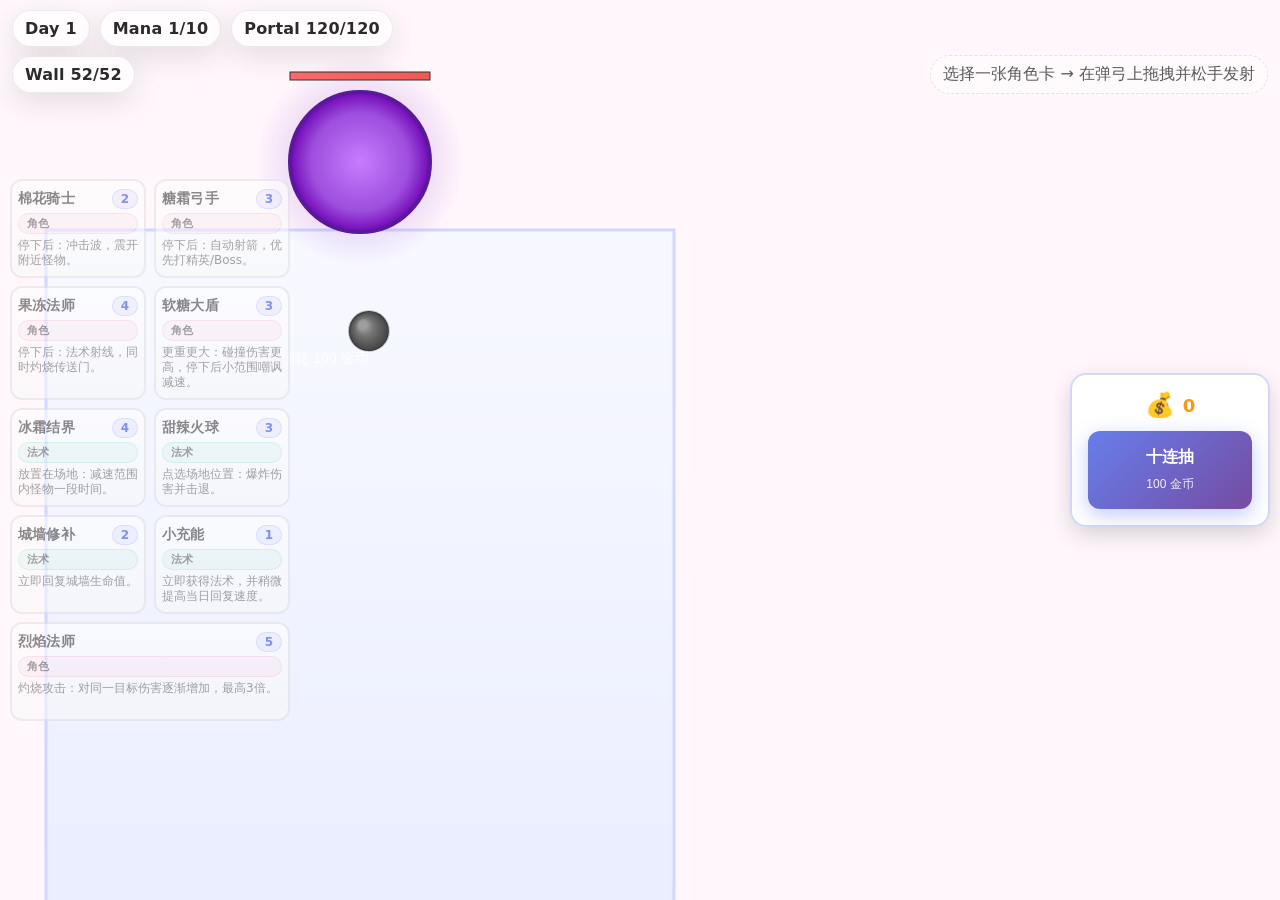
==== index.html @ 80707d69 "修复游戏界面布局：卡牌左移，十连抽右移，解决重叠问题" ====
<!doctype html>
<html lang="zh-CN">
  <head>
    <meta charset="UTF-8" />
    <meta name="viewport" content="width=device-width, initial-scale=1, viewport-fit=cover" />
    <title>Balls Adventure — 防守游戏</title>
    <link rel="stylesheet" href="./style.css" />
    <script type="module" src="./js/main.js"></script>
  </head>
  <body>
    <div id="app">
      <canvas id="game" aria-label="game canvas"></canvas>

      <div id="hud">
        <div class="hud-row">
          <div class="pill" id="hudDay">Day 1</div>
          <div class="pill" id="hudMana">Mana 0/10</div>
          <div class="pill" id="hudPortal">Portal 100/100</div>
        </div>
        <div class="hud-row bottom">
          <div class="pill" id="hudWall">Wall 50/50</div>
          <div class="hint" id="hudHint">选择一张角色卡 → 在弹弓上拖拽并松手发射</div>
        </div>
      </div>

      <div id="cards" aria-label="cards bar"></div>

      <div id="gachaPanel" class="gacha-panel" aria-label="gacha panel">
        <div class="gacha-info">
          <div class="coins-display">
            <span class="coins-icon">💰</span>
            <span id="gameCoins">0</span>
          </div>
          <button id="gameGachaBtn" class="game-gacha-btn">
            <div class="gacha-title">十连抽</div>
            <div class="gacha-cost">100 金币</div>
          </button>
        </div>
      </div>

      <div id="overlay" class="hidden" role="dialog" aria-modal="true">
        <div class="panel">
          <div class="title" id="overlayTitle">Day Clear</div>
          <div class="desc" id="overlayDesc"></div>
          <button id="overlayBtn" class="primary">进入下一天</button>
        </div>
      </div>

      <div id="buildOverlay" class="hidden" role="dialog" aria-modal="true">
        <div class="panel build-panel">
          <div class="title">建设基地</div>
          <div class="build-stats">
            <div class="stat-item">
              <span class="stat-label">当前存档:</span>
              <span class="stat-value" id="currentSaveName">默认存档</span>
            </div>
            <div class="stat-item">
              <span class="stat-label">金币:</span>
              <span class="stat-value" id="buildCoins">0</span>
            </div>
            <div class="stat-item">
              <span class="stat-label">最高天数:</span>
              <span class="stat-value" id="buildBestDay">1</span>
            </div>
          </div>
          
          <div class="save-management">
            <div class="section-title">存档管理</div>
            <div class="save-slots" id="saveSlots">
              <!-- 动态生成存档槽位 -->
            </div>
            <div class="save-actions">
              <input type="text" id="newSaveName" placeholder="输入存档名称" maxlength="20">
              <button id="createNewSaveBtn" class="secondary-btn">新建存档</button>
            </div>
          </div>
          
          <div class="build-actions">
            <button id="gachaBtn" class="gacha-btn">
              <div class="gacha-title">十连抽</div>
              <div class="gacha-cost">消耗 100 金币</div>
            </button>
            <button id="backToGameBtn" class="secondary-btn">返回游戏</button>
          </div>
          <div id="gachaResults" class="gacha-results hidden"></div>
        </div>
      </div>
    </div>
  </body>
</html>
---- style.css ----
:root {
  --bg0: #fff7fb;
  --bg1: #f1f6ff;
  --ink: #2b2b2b;
  --muted: #5a5a5a;
  --pill: rgba(255, 255, 255, 0.78);
  --pill-border: rgba(0, 0, 0, 0.08);
  --shadow: rgba(31, 31, 31, 0.12);
  --primary: #ff5aa5;
  --primary-ink: #fff;
}

* { box-sizing: border-box; }
html, body { height: 100%; }
body {
  margin: 0;
  font-family: ui-sans-serif, system-ui, -apple-system, "Segoe UI", Roboto, "Noto Sans CJK SC", "Microsoft YaHei", sans-serif;
  color: var(--ink);
  background: radial-gradient(1200px 900px at 50% -100px, var(--bg1), var(--bg0));
  overflow: hidden;
}

#app {
  position: fixed;
  inset: 0;
}

canvas#game {
  position: absolute;
  inset: 0;
  width: 100%;
  height: 100%;
  touch-action: none;
}

#hud {
  position: absolute;
  left: 12px;
  right: 12px;
  top: 10px;
  display: flex;
  flex-direction: column;
  gap: 8px;
  pointer-events: none;
}

.hud-row {
  display: flex;
  align-items: center;
  gap: 10px;
}
.hud-row.bottom {
  justify-content: space-between;
}

.pill {
  padding: 8px 12px;
  border-radius: 999px;
  background: var(--pill);
  border: 1px solid var(--pill-border);
  box-shadow: 0 10px 30px var(--shadow);
  font-weight: 650;
  letter-spacing: 0.2px;
}

.hint {
  padding: 8px 12px;
  border-radius: 999px;
  background: rgba(255, 255, 255, 0.55);
  border: 1px dashed rgba(0, 0, 0, 0.10);
  color: var(--muted);
  max-width: min(540px, 60vw);
  white-space: nowrap;
  overflow: hidden;
  text-overflow: ellipsis;
}

#cards {
  position: absolute;
  left: 10px;
  top: 50%;
  transform: translateY(-50%);
  width: 280px;
  display: flex;
  flex-direction: column;
  gap: 8px;
  pointer-events: auto;
  max-height: 80vh;
  overflow-y: auto;
  z-index: 10;
}

.gacha-panel {
  position: absolute;
  right: 10px;
  top: 50%;
  transform: translateY(-50%);
  width: 200px;
  z-index: 10;
  pointer-events: auto;
}

.gacha-info {
  display: flex;
  flex-direction: column;
  gap: 12px;
  align-items: center;
  background: rgba(255, 255, 255, 0.95);
  border-radius: 16px;
  padding: 16px;
  border: 2px solid rgba(102, 126, 234, 0.3);
  box-shadow: 0 8px 25px rgba(0, 0, 0, 0.15);
}

.coins-display {
  display: flex;
  align-items: center;
  gap: 8px;
  font-size: 18px;
  font-weight: 900;
  color: #f39c12;
}

.coins-icon {
  font-size: 24px;
}

.game-gacha-btn {
  width: 100%;
  border: 0;
  border-radius: 12px;
  padding: 16px 12px;
  background: linear-gradient(135deg, #667eea 0%, #764ba2 100%);
  color: white;
  cursor: pointer;
  transition: transform 0.2s, box-shadow 0.2s;
  box-shadow: 0 6px 20px rgba(102, 126, 234, 0.4);
  display: flex;
  flex-direction: column;
  align-items: center;
  gap: 4px;
}

.game-gacha-btn:hover {
  transform: translateY(-2px);
  box-shadow: 0 8px 25px rgba(102, 126, 234, 0.5);
}

.game-gacha-btn:active {
  transform: translateY(0);
}

.game-gacha-btn .gacha-title {
  font-size: 16px;
  font-weight: 900;
}

.game-gacha-btn .gacha-cost {
  font-size: 12px;
  opacity: 0.9;
}

.card-row {
  display: flex;
  gap: 8px;
  width: 100%;
}

.card {
  user-select: none;
  -webkit-user-select: none;
  display: flex;
  flex-direction: column;
  gap: 4px;
  padding: 8px 6px;
  border-radius: 12px;
  background: linear-gradient(180deg, #ffffff, #f8f8f8);
  border: 2px solid #e0e0e0;
  cursor: pointer;
  transition: all 0.15s;
  flex: 1;
  min-width: 0;
}

.card:hover {
  transform: translateY(-1px);
  border-color: rgba(255, 90, 165, 0.65);
}

.card.selected {
  border-color: rgba(255, 90, 165, 0.65);
  outline: 3px solid rgba(255, 90, 165, 0.18);
}

.card.disabled {
  filter: grayscale(0.15) opacity(0.55);
  cursor: not-allowed;
}

.card .topline {
  display: flex;
  align-items: center;
  justify-content: space-between;
  gap: 8px;
}
.card .name {
  font-weight: 800;
  letter-spacing: 0.2px;
  font-size: 14px;
}
.card .cost {
  font-weight: 850;
  color: #1f3bff;
  background: rgba(31, 59, 255, 0.10);
  border: 1px solid rgba(31, 59, 255, 0.18);
  padding: 2px 8px;
  border-radius: 999px;
  font-size: 12px;
}
.card .desc {
  font-size: 12px;
  color: var(--muted);
  line-height: 1.25;
  min-height: 30px;
}
.tag {
  font-size: 11px;
  font-weight: 750;
  display: inline-flex;
  padding: 2px 8px;
  border-radius: 999px;
  border: 1px solid rgba(0, 0, 0, 0.10);
  background: rgba(0, 0, 0, 0.035);
  color: rgba(0, 0, 0, 0.65);
}
.tag.role { background: rgba(255, 90, 165, 0.10); border-color: rgba(255, 90, 165, 0.20); }
.tag.spell { background: rgba(0, 190, 160, 0.10); border-color: rgba(0, 190, 160, 0.20); }

#overlay {
  position: absolute;
  inset: 0;
  background: rgba(25, 25, 35, 0.46);
  display: grid;
  place-items: center;
  padding: 20px;
}
#overlay.hidden {
  display: none;
}
.panel {
  width: min(520px, 92vw);
  border-radius: 22px;
  background: rgba(255, 255, 255, 0.92);
  border: 1px solid rgba(0, 0, 0, 0.10);
  box-shadow: 0 30px 60px rgba(0, 0, 0, 0.18);
  padding: 16px 16px 14px;
}
.panel .title {
  font-weight: 950;
  font-size: 18px;
  margin-bottom: 8px;
}
.panel .desc {
  color: var(--muted);
  line-height: 1.35;
  white-space: pre-wrap;
  margin-bottom: 12px;
  font-size: 13px;
}
button.primary {
  width: 100%;
  border: 0;
  border-radius: 14px;
  padding: 12px 14px;
  font-weight: 900;
  background: linear-gradient(180deg, #ff70b3, var(--primary));
  color: var(--primary-ink);
  box-shadow: 0 14px 30px rgba(255, 90, 165, 0.35);
  cursor: pointer;
}
button.primary:active { transform: translateY(1px); }

/* 建设界面样式 */
.build-panel {
  width: min(650px, 94vw);
  max-height: 85vh;
  overflow-y: auto;
}

.save-management {
  margin: 20px 0;
  padding: 16px;
  background: rgba(0, 0, 0, 0.03);
  border-radius: 12px;
}

.section-title {
  font-weight: 800;
  font-size: 16px;
  margin-bottom: 12px;
  color: var(--primary);
}

.save-slots {
  display: grid;
  grid-template-columns: repeat(3, 1fr);
  gap: 10px;
  margin-bottom: 16px;
}

.save-slot {
  border: 2px solid #ddd;
  border-radius: 8px;
  padding: 12px;
  cursor: pointer;
  transition: all 0.2s;
  background: white;
}

.save-slot:hover {
  border-color: var(--primary);
  transform: translateY(-1px);
}

.save-slot.active {
  border-color: var(--primary);
  background: rgba(255, 90, 165, 0.1);
}

.save-slot.empty {
  border-style: dashed;
  opacity: 0.7;
}

.save-name {
  font-weight: 700;
  font-size: 14px;
  margin-bottom: 4px;
}

.save-info {
  font-size: 11px;
  color: var(--muted);
  line-height: 1.3;
}

.save-actions {
  display: flex;
  gap: 8px;
  align-items: center;
}

.save-actions input {
  flex: 1;
  padding: 8px 12px;
  border: 2px solid #ddd;
  border-radius: 8px;
  font-size: 14px;
}

.save-actions input:focus {
  outline: none;
  border-color: var(--primary);
}

.build-stats {
  display: flex;
  gap: 20px;
  margin-bottom: 20px;
  padding: 16px;
  background: rgba(0, 0, 0, 0.05);
  border-radius: 12px;
}

.stat-item {
  display: flex;
  flex-direction: column;
  align-items: center;
  flex: 1;
}

.stat-label {
  font-size: 14px;
  color: var(--muted);
  margin-bottom: 4px;
}

.stat-value {
  font-size: 24px;
  font-weight: 900;
  color: var(--primary);
}

.build-actions {
  display: flex;
  flex-direction: column;
  gap: 12px;
}

.gacha-btn {
  border: 0;
  border-radius: 16px;
  padding: 20px;
  background: linear-gradient(135deg, #667eea 0%, #764ba2 100%);
  color: white;
  cursor: pointer;
  transition: transform 0.2s, box-shadow 0.2s;
  box-shadow: 0 8px 25px rgba(102, 126, 234, 0.4);
}

.gacha-btn:hover {
  transform: translateY(-2px);
  box-shadow: 0 12px 35px rgba(102, 126, 234, 0.5);
}

.gacha-btn:active {
  transform: translateY(0);
}

.gacha-title {
  font-size: 18px;
  font-weight: 900;
  margin-bottom: 4px;
}

.gacha-cost {
  font-size: 14px;
  opacity: 0.9;
}

.secondary-btn {
  border: 2px solid var(--primary);
  border-radius: 14px;
  padding: 12px 20px;
  background: white;
  color: var(--primary);
  font-weight: 800;
  cursor: pointer;
  transition: all 0.2s;
}

.secondary-btn:hover {
  background: var(--primary);
  color: white;
}

.gacha-results {
  margin-top: 20px;
  padding: 16px;
  background: rgba(0, 0, 0, 0.03);
  border-radius: 12px;
}

.gacha-grid {
  display: grid;
  grid-template-columns: repeat(5, 1fr);
  gap: 8px;
  margin-top: 12px;
}

.gacha-card {
  aspect-ratio: 1;
  border-radius: 8px;
  display: flex;
  flex-direction: column;
  align-items: center;
  justify-content: center;
  font-weight: bold;
  font-size: 12px;
  text-align: center;
  padding: 4px;
  transition: transform 0.3s;
}

.gacha-card.common {
  background: linear-gradient(135deg, #e0e0e0, #bdbdbd);
  color: #333;
}

.gacha-card.uncommon {
  background: linear-gradient(135deg, #64b5f6, #2196f3);
  color: white;
}

.gacha-card.rare {
  background: linear-gradient(135deg, #ba68c8, #9c27b0);
  color: white;
}

.gacha-card.epic {
  background: linear-gradient(135deg, #ff9800, #f57c00);
  color: white;
  animation: epicGlow 2s infinite;
}

@keyframes epicGlow {
  0%, 100% { box-shadow: 0 0 10px rgba(255, 152, 0, 0.5); }
  50% { box-shadow: 0 0 20px rgba(255, 152, 0, 0.8); }
}

.reward-card:hover {
  transform: translateY(-2px);
  box-shadow: 0 8px 25px rgba(0, 0, 0, 0.15);
}

@media (min-width: 880px) {
  #cards { grid-template-columns: repeat(8, minmax(0, 1fr)); }
}
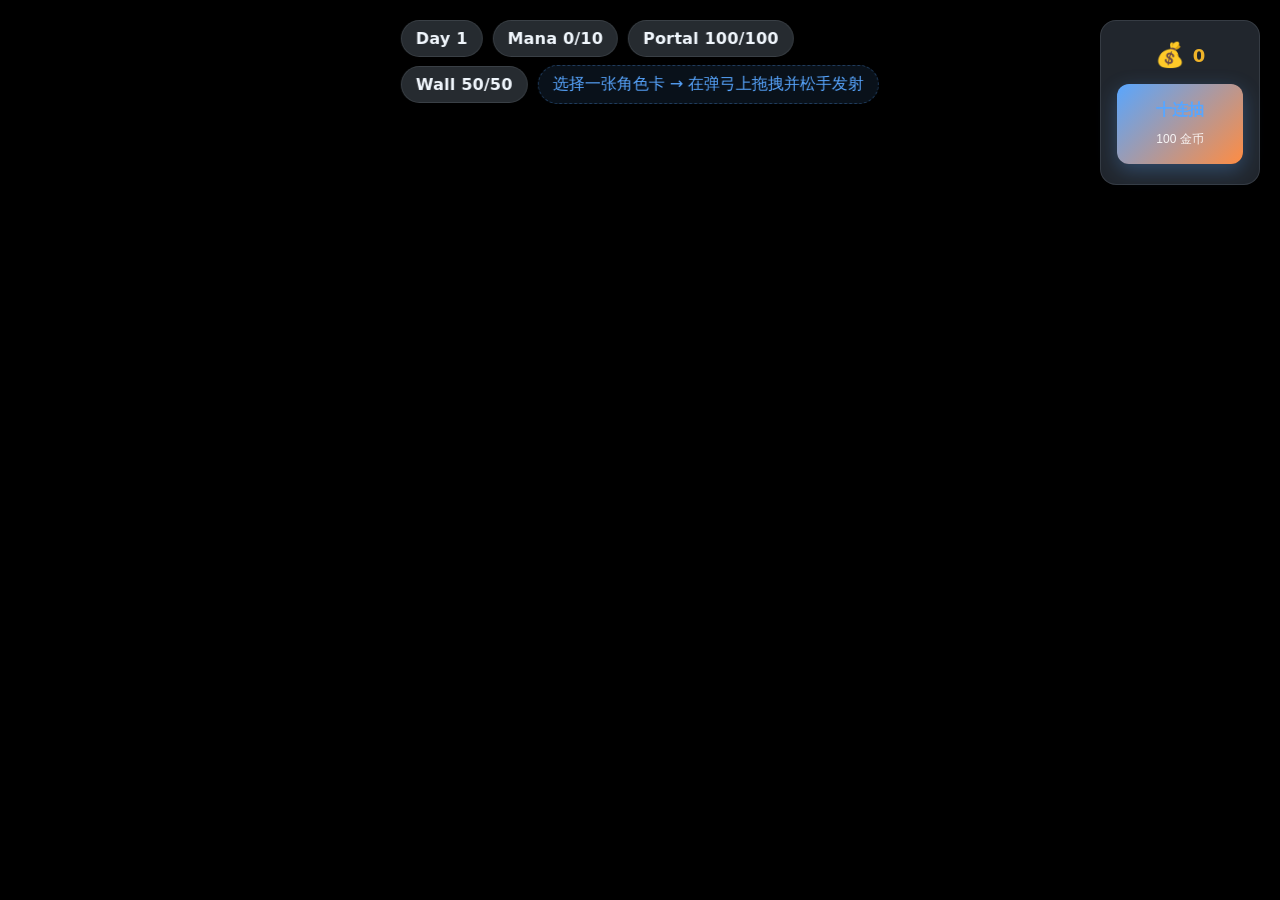
==== commit 3f465a6d: "🔥 修复重复按钮和缩放问题 ⚡ 关键修复： - 移除HTML中重复的十连抽按钮（建设界面里的那个） - 修复canvas缩放逻辑，确保场地正确居中 - 限制最大缩放为1.5倍，避免场地过大 - 优化场" ====
--- a/index.html
+++ b/index.html
@@ -76,10 +76,6 @@
           </div>
           
           <div class="build-actions">
-            <button id="gachaBtn" class="gacha-btn">
-              <div class="gacha-title">十连抽</div>
-              <div class="gacha-cost">消耗 100 金币</div>
-            </button>
             <button id="backToGameBtn" class="secondary-btn">返回游戏</button>
           </div>
           <div id="gachaResults" class="gacha-results hidden"></div>
--- a/style.css
+++ b/style.css
@@ -1,13 +1,19 @@
 :root {
-  --bg0: #fff7fb;
-  --bg1: #f1f6ff;
-  --ink: #2b2b2b;
-  --muted: #5a5a5a;
-  --pill: rgba(255, 255, 255, 0.78);
-  --pill-border: rgba(0, 0, 0, 0.08);
-  --shadow: rgba(31, 31, 31, 0.12);
-  --primary: #ff5aa5;
-  --primary-ink: #fff;
+  --bg0: #0d1117;
+  --bg1: #161b22;
+  --bg2: #21262d;
+  --bg3: #30363d;
+  --ink: #f0f6fc;
+  --muted: #8b949e;
+  --accent-blue: #58a6ff;
+  --accent-yellow: #f0b429;
+  --accent-orange: #ff8c42;
+  --accent-green: #56d364;
+  --pill: rgba(48, 54, 61, 0.8);
+  --pill-border: rgba(139, 148, 158, 0.2);
+  --shadow: rgba(0, 0, 0, 0.3);
+  --primary: var(--accent-blue);
+  --primary-ink: #ffffff;
 }
 
 * { box-sizing: border-box; }
@@ -34,14 +40,15 @@
 }
 
 #hud {
-  position: absolute;
-  left: 12px;
-  right: 12px;
-  top: 10px;
+  position: fixed;
+  left: 50%;
+  top: 20px;
+  transform: translateX(-50%);
   display: flex;
   flex-direction: column;
   gap: 8px;
   pointer-events: none;
+  z-index: 200;
 }
 
 .hud-row {
@@ -54,62 +61,63 @@
 }
 
 .pill {
-  padding: 8px 12px;
+  padding: 8px 14px;
   border-radius: 999px;
   background: var(--pill);
   border: 1px solid var(--pill-border);
-  box-shadow: 0 10px 30px var(--shadow);
+  box-shadow: 0 4px 12px var(--shadow);
   font-weight: 650;
   letter-spacing: 0.2px;
+  color: var(--ink);
+  backdrop-filter: blur(10px);
 }
 
 .hint {
-  padding: 8px 12px;
+  padding: 8px 14px;
   border-radius: 999px;
-  background: rgba(255, 255, 255, 0.55);
-  border: 1px dashed rgba(0, 0, 0, 0.10);
-  color: var(--muted);
+  background: rgba(88, 166, 255, 0.1);
+  border: 1px dashed rgba(88, 166, 255, 0.3);
+  color: var(--accent-blue);
   max-width: min(540px, 60vw);
   white-space: nowrap;
   overflow: hidden;
   text-overflow: ellipsis;
+  backdrop-filter: blur(10px);
 }
 
 #cards {
-  position: absolute;
-  left: 10px;
-  top: 50%;
-  transform: translateY(-50%);
-  width: 280px;
+  position: fixed;
+  left: 20px;
+  bottom: 20px;
+  width: 200px;
   display: flex;
   flex-direction: column;
   gap: 8px;
   pointer-events: auto;
-  max-height: 80vh;
+  max-height: 40vh;
   overflow-y: auto;
-  z-index: 10;
+  z-index: 100;
 }
 
 .gacha-panel {
-  position: absolute;
-  right: 10px;
-  top: 50%;
-  transform: translateY(-50%);
-  width: 200px;
-  z-index: 10;
+  position: fixed;
+  right: 20px;
+  top: 20px;
+  width: 160px;
+  z-index: 1000;
   pointer-events: auto;
 }
 
 .gacha-info {
   display: flex;
   flex-direction: column;
-  gap: 12px;
-  align-items: center;
-  background: rgba(255, 255, 255, 0.95);
+  gap: 15px;
+  align-items: center;
+  background: var(--bg2);
   border-radius: 16px;
-  padding: 16px;
-  border: 2px solid rgba(102, 126, 234, 0.3);
-  box-shadow: 0 8px 25px rgba(0, 0, 0, 0.15);
+  padding: 20px 16px;
+  border: 1px solid var(--pill-border);
+  box-shadow: 0 8px 25px rgba(0, 0, 0, 0.4);
 }
 
 .coins-display {
@@ -118,7 +126,7 @@
   gap: 8px;
   font-size: 18px;
   font-weight: 900;
-  color: #f39c12;
+  color: var(--accent-yellow);
 }
 
 .coins-icon {
@@ -130,20 +138,20 @@
   border: 0;
   border-radius: 12px;
   padding: 16px 12px;
-  background: linear-gradient(135deg, #667eea 0%, #764ba2 100%);
+  background: linear-gradient(135deg, var(--accent-blue), var(--accent-orange));
   color: white;
   cursor: pointer;
   transition: transform 0.2s, box-shadow 0.2s;
-  box-shadow: 0 6px 20px rgba(102, 126, 234, 0.4);
-  display: flex;
-  flex-direction: column;
-  align-items: center;
-  gap: 4px;
+  box-shadow: 0 6px 20px rgba(88, 166, 255, 0.3);
+  display: flex;
+  flex-direction: column;
+  align-items: center;
+  gap: 6px;
 }
 
 .game-gacha-btn:hover {
   transform: translateY(-2px);
-  box-shadow: 0 8px 25px rgba(102, 126, 234, 0.5);
+  box-shadow: 0 8px 25px rgba(88, 166, 255, 0.4);
 }
 
 .game-gacha-btn:active {
@@ -171,29 +179,32 @@
   -webkit-user-select: none;
   display: flex;
   flex-direction: column;
-  gap: 4px;
-  padding: 8px 6px;
-  border-radius: 12px;
-  background: linear-gradient(180deg, #ffffff, #f8f8f8);
-  border: 2px solid #e0e0e0;
-  cursor: pointer;
-  transition: all 0.15s;
+  gap: 6px;
+  padding: 12px 8px;
+  border-radius: 14px;
+  background: linear-gradient(180deg, var(--bg2), var(--bg3));
+  border: 2px solid var(--pill-border);
+  cursor: pointer;
+  transition: all 0.2s;
   flex: 1;
   min-width: 0;
+  color: var(--ink);
 }
 
 .card:hover {
-  transform: translateY(-1px);
-  border-color: rgba(255, 90, 165, 0.65);
+  transform: translateY(-2px);
+  border-color: var(--accent-blue);
+  box-shadow: 0 8px 20px rgba(88, 166, 255, 0.2);
 }
 
 .card.selected {
-  border-color: rgba(255, 90, 165, 0.65);
-  outline: 3px solid rgba(255, 90, 165, 0.18);
+  border-color: var(--accent-blue);
+  outline: 3px solid rgba(88, 166, 255, 0.3);
+  background: linear-gradient(180deg, var(--bg2), rgba(88, 166, 255, 0.1));
 }
 
 .card.disabled {
-  filter: grayscale(0.15) opacity(0.55);
+  filter: grayscale(0.3) opacity(0.5);
   cursor: not-allowed;
 }
 
@@ -207,42 +218,52 @@
   font-weight: 800;
   letter-spacing: 0.2px;
   font-size: 14px;
+  color: var(--ink);
 }
 .card .cost {
   font-weight: 850;
-  color: #1f3bff;
-  background: rgba(31, 59, 255, 0.10);
-  border: 1px solid rgba(31, 59, 255, 0.18);
-  padding: 2px 8px;
+  color: var(--accent-blue);
+  background: rgba(88, 166, 255, 0.15);
+  border: 1px solid rgba(88, 166, 255, 0.3);
+  padding: 3px 8px;
   border-radius: 999px;
   font-size: 12px;
 }
 .card .desc {
   font-size: 12px;
   color: var(--muted);
-  line-height: 1.25;
-  min-height: 30px;
+  line-height: 1.3;
+  min-height: 32px;
 }
 .tag {
   font-size: 11px;
   font-weight: 750;
   display: inline-flex;
-  padding: 2px 8px;
+  padding: 3px 8px;
   border-radius: 999px;
-  border: 1px solid rgba(0, 0, 0, 0.10);
-  background: rgba(0, 0, 0, 0.035);
-  color: rgba(0, 0, 0, 0.65);
-}
-.tag.role { background: rgba(255, 90, 165, 0.10); border-color: rgba(255, 90, 165, 0.20); }
-.tag.spell { background: rgba(0, 190, 160, 0.10); border-color: rgba(0, 190, 160, 0.20); }
+  border: 1px solid var(--pill-border);
+  background: var(--bg3);
+  color: var(--muted);
+}
+.tag.role { 
+  background: rgba(255, 140, 66, 0.15); 
+  border-color: rgba(255, 140, 66, 0.3);
+  color: var(--accent-orange); 
+}
+.tag.spell { 
+  background: rgba(86, 211, 100, 0.15); 
+  border-color: rgba(86, 211, 100, 0.3);
+  color: var(--accent-green); 
+}
 
 #overlay {
   position: absolute;
   inset: 0;
-  background: rgba(25, 25, 35, 0.46);
+  background: rgba(13, 17, 23, 0.85);
   display: grid;
   place-items: center;
   padding: 20px;
+  backdrop-filter: blur(8px);
 }
 #overlay.hidden {
   display: none;
@@ -250,21 +271,23 @@
 .panel {
   width: min(520px, 92vw);
   border-radius: 22px;
-  background: rgba(255, 255, 255, 0.92);
-  border: 1px solid rgba(0, 0, 0, 0.10);
-  box-shadow: 0 30px 60px rgba(0, 0, 0, 0.18);
-  padding: 16px 16px 14px;
+  background: var(--bg2);
+  border: 1px solid var(--pill-border);
+  box-shadow: 0 30px 60px rgba(0, 0, 0, 0.4);
+  padding: 20px 18px 16px;
+  color: var(--ink);
 }
 .panel .title {
   font-weight: 950;
   font-size: 18px;
-  margin-bottom: 8px;
+  margin-bottom: 12px;
+  color: var(--accent-blue);
 }
 .panel .desc {
   color: var(--muted);
   line-height: 1.35;
   white-space: pre-wrap;
-  margin-bottom: 12px;
+  margin-bottom: 16px;
   font-size: 13px;
 }
 button.primary {
@@ -273,32 +296,42 @@
   border-radius: 14px;
   padding: 12px 14px;
   font-weight: 900;
-  background: linear-gradient(180deg, #ff70b3, var(--primary));
+  background: linear-gradient(180deg, var(--accent-blue), var(--accent-orange));
   color: var(--primary-ink);
-  box-shadow: 0 14px 30px rgba(255, 90, 165, 0.35);
-  cursor: pointer;
-}
-button.primary:active { transform: translateY(1px); }
+  box-shadow: 0 8px 20px rgba(88, 166, 255, 0.3);
+  cursor: pointer;
+  transition: all 0.2s;
+}
+button.primary:hover {
+  transform: translateY(-1px);
+  box-shadow: 0 12px 30px rgba(88, 166, 255, 0.4);
+}
+button.primary:active { 
+  transform: translateY(1px); 
+}
 
 /* 建设界面样式 */
 .build-panel {
   width: min(650px, 94vw);
   max-height: 85vh;
   overflow-y: auto;
+  background: var(--bg2);
+  border: 1px solid var(--pill-border);
 }
 
 .save-management {
   margin: 20px 0;
   padding: 16px;
-  background: rgba(0, 0, 0, 0.03);
+  background: var(--bg3);
   border-radius: 12px;
+  border: 1px solid var(--pill-border);
 }
 
 .section-title {
   font-weight: 800;
   font-size: 16px;
   margin-bottom: 12px;
-  color: var(--primary);
+  color: var(--accent-blue);
 }
 
 .save-slots {
@@ -309,22 +342,24 @@
 }
 
 .save-slot {
-  border: 2px solid #ddd;
+  border: 2px solid var(--pill-border);
   border-radius: 8px;
   padding: 12px;
   cursor: pointer;
   transition: all 0.2s;
-  background: white;
+  background: var(--bg2);
+  color: var(--ink);
 }
 
 .save-slot:hover {
-  border-color: var(--primary);
+  border-color: var(--accent-blue);
   transform: translateY(-1px);
+  box-shadow: 0 4px 12px rgba(88, 166, 255, 0.2);
 }
 
 .save-slot.active {
-  border-color: var(--primary);
-  background: rgba(255, 90, 165, 0.1);
+  border-color: var(--accent-blue);
+  background: rgba(88, 166, 255, 0.1);
 }
 
 .save-slot.empty {
@@ -336,6 +371,7 @@
   font-weight: 700;
   font-size: 14px;
   margin-bottom: 4px;
+  color: var(--ink);
 }
 
 .save-info {
@@ -353,14 +389,16 @@
 .save-actions input {
   flex: 1;
   padding: 8px 12px;
-  border: 2px solid #ddd;
+  border: 2px solid var(--pill-border);
   border-radius: 8px;
   font-size: 14px;
+  background: var(--bg3);
+  color: var(--ink);
 }
 
 .save-actions input:focus {
   outline: none;
-  border-color: var(--primary);
+  border-color: var(--accent-blue);
 }
 
 .build-stats {
@@ -368,8 +406,9 @@
   gap: 20px;
   margin-bottom: 20px;
   padding: 16px;
-  background: rgba(0, 0, 0, 0.05);
+  background: var(--bg3);
   border-radius: 12px;
+  border: 1px solid var(--pill-border);
 }
 
 .stat-item {
@@ -388,7 +427,7 @@
 .stat-value {
   font-size: 24px;
   font-weight: 900;
-  color: var(--primary);
+  color: var(--accent-yellow);
 }
 
 .build-actions {
@@ -401,16 +440,16 @@
   border: 0;
   border-radius: 16px;
   padding: 20px;
-  background: linear-gradient(135deg, #667eea 0%, #764ba2 100%);
+  background: linear-gradient(135deg, var(--accent-blue), var(--accent-orange));
   color: white;
   cursor: pointer;
   transition: transform 0.2s, box-shadow 0.2s;
-  box-shadow: 0 8px 25px rgba(102, 126, 234, 0.4);
+  box-shadow: 0 8px 25px rgba(88, 166, 255, 0.3);
 }
 
 .gacha-btn:hover {
   transform: translateY(-2px);
-  box-shadow: 0 12px 35px rgba(102, 126, 234, 0.5);
+  box-shadow: 0 12px 35px rgba(88, 166, 255, 0.4);
 }
 
 .gacha-btn:active {
@@ -421,6 +460,10 @@
   font-size: 18px;
   font-weight: 900;
   margin-bottom: 4px;
+  color: var(--accent-blue);
+  font-weight: 800;
+  cursor: pointer;
+  transition: all 0.2s;
 }
 
 .gacha-cost {
@@ -429,26 +472,28 @@
 }
 
 .secondary-btn {
-  border: 2px solid var(--primary);
+  border: 2px solid var(--accent-blue);
   border-radius: 14px;
   padding: 12px 20px;
-  background: white;
-  color: var(--primary);
+  background: var(--bg2);
+  color: var(--accent-blue);
   font-weight: 800;
   cursor: pointer;
   transition: all 0.2s;
 }
 
 .secondary-btn:hover {
-  background: var(--primary);
-  color: white;
+  background: var(--accent-blue);
+  color: white;
+  box-shadow: 0 4px 12px rgba(88, 166, 255, 0.3);
 }
 
 .gacha-results {
   margin-top: 20px;
   padding: 16px;
-  background: rgba(0, 0, 0, 0.03);
+  background: var(--bg3);
   border-radius: 12px;
+  border: 1px solid var(--pill-border);
 }
 
 .gacha-grid {
@@ -470,37 +515,39 @@
   text-align: center;
   padding: 4px;
   transition: transform 0.3s;
+  color: white;
 }
 
 .gacha-card.common {
-  background: linear-gradient(135deg, #e0e0e0, #bdbdbd);
-  color: #333;
+  background: linear-gradient(135deg, var(--bg3), #6e7681);
+  color: var(--muted);
 }
 
 .gacha-card.uncommon {
-  background: linear-gradient(135deg, #64b5f6, #2196f3);
+  background: linear-gradient(135deg, var(--accent-blue), #0969da);
   color: white;
 }
 
 .gacha-card.rare {
-  background: linear-gradient(135deg, #ba68c8, #9c27b0);
+  background: linear-gradient(135deg, var(--accent-orange), #bc4c00);
   color: white;
 }
 
 .gacha-card.epic {
-  background: linear-gradient(135deg, #ff9800, #f57c00);
+  background: linear-gradient(135deg, var(--accent-yellow), #bf8700);
   color: white;
   animation: epicGlow 2s infinite;
+  box-shadow: 0 4px 12px rgba(240, 180, 41, 0.4);
 }
 
 @keyframes epicGlow {
-  0%, 100% { box-shadow: 0 0 10px rgba(255, 152, 0, 0.5); }
-  50% { box-shadow: 0 0 20px rgba(255, 152, 0, 0.8); }
+  0%, 100% { box-shadow: 0 0 15px rgba(240, 180, 41, 0.6); }
+  50% { box-shadow: 0 0 25px rgba(240, 180, 41, 0.8); }
 }
 
 .reward-card:hover {
   transform: translateY(-2px);
-  box-shadow: 0 8px 25px rgba(0, 0, 0, 0.15);
+  box-shadow: 0 8px 25px rgba(0, 0, 0, 0.3);
 }
 
 @media (min-width: 880px) {
